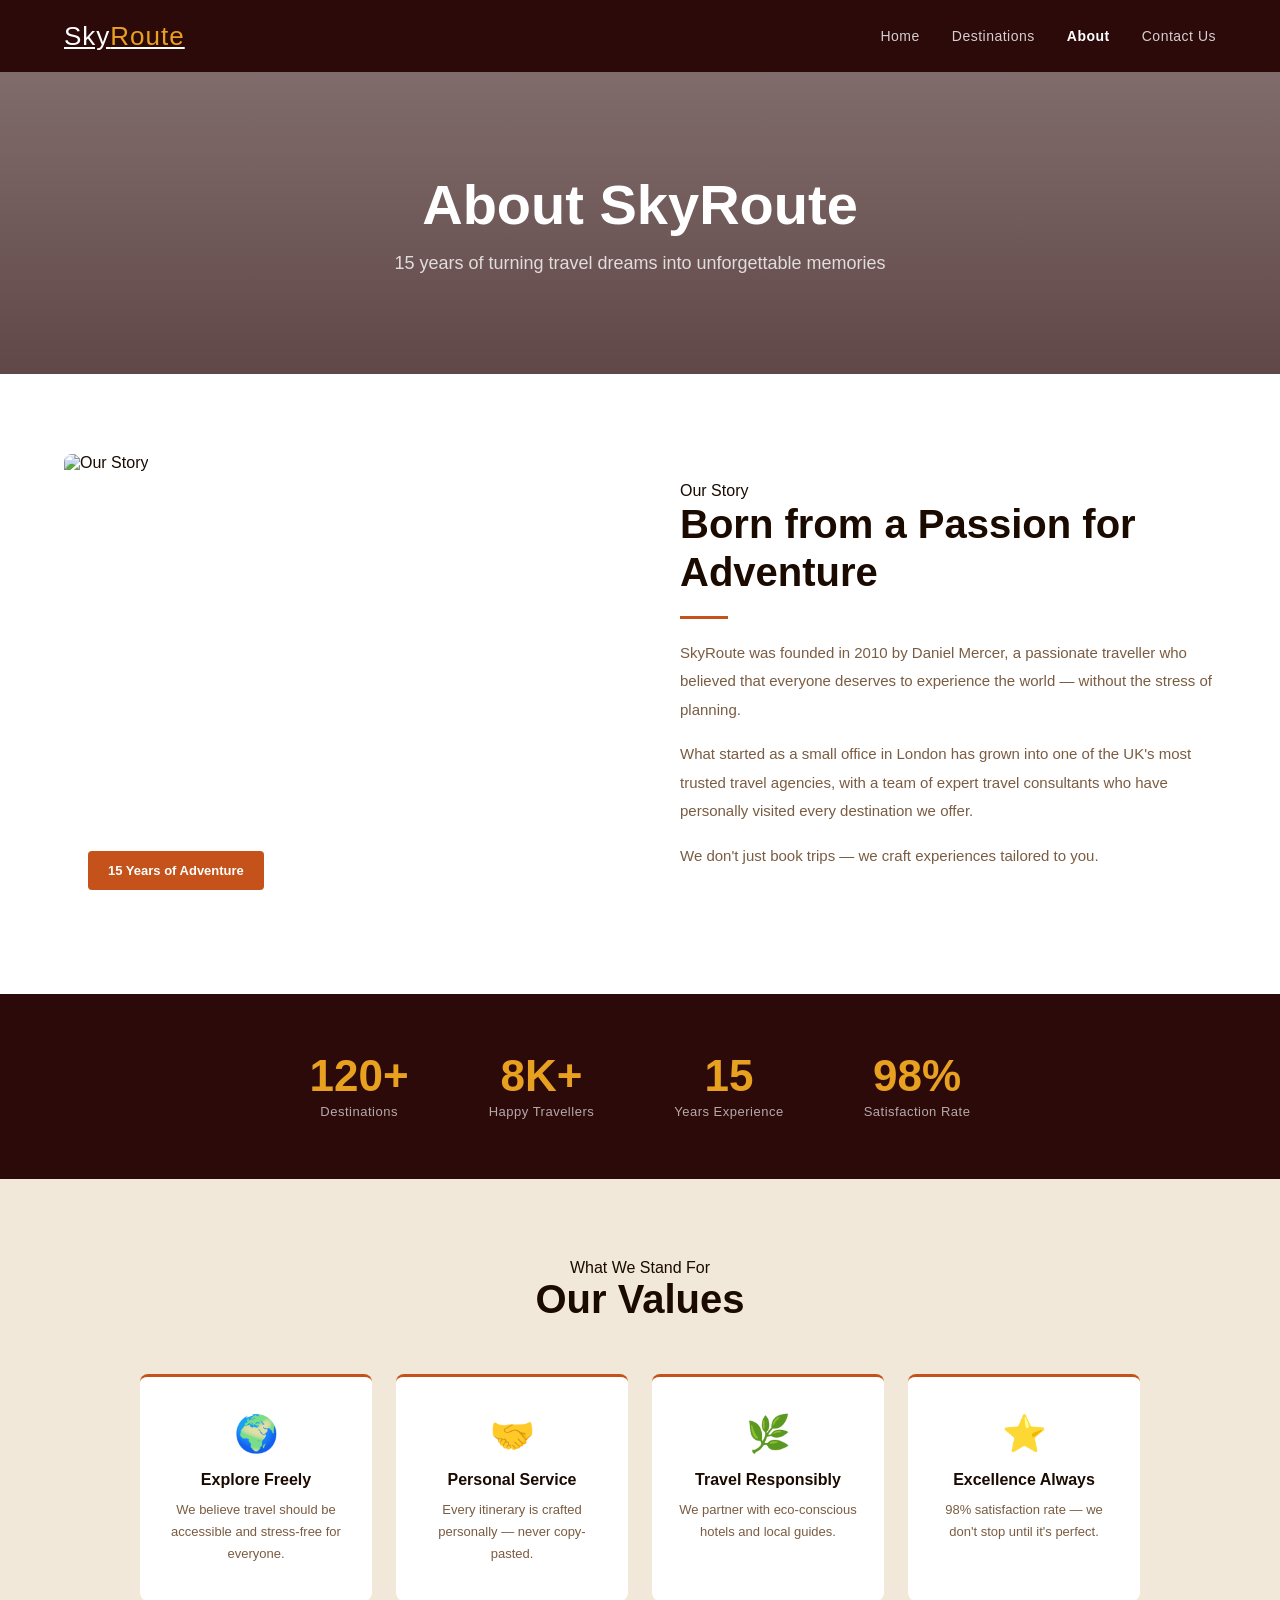
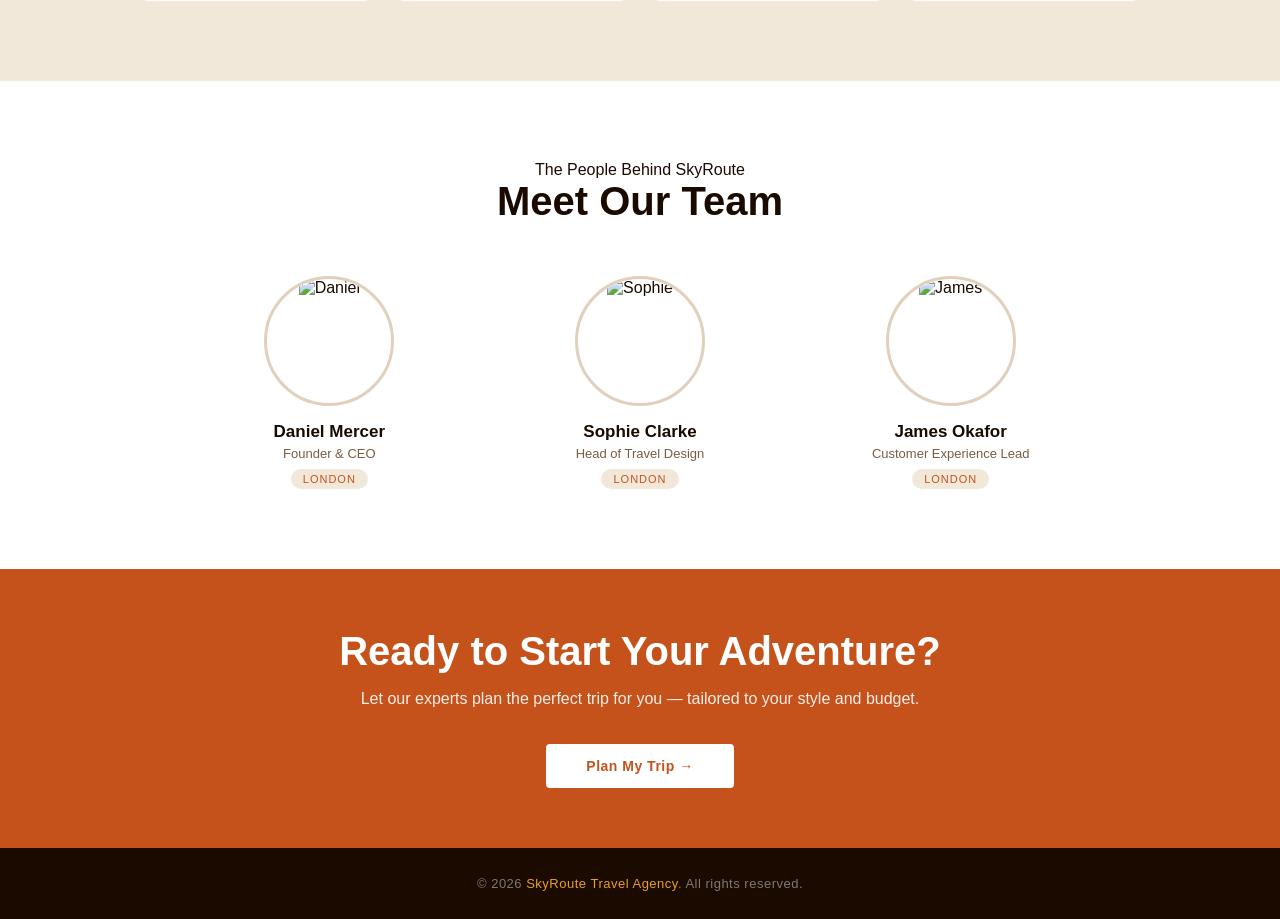
==== about.html @ 47bc7d46 "Add files via upload" ====
<!DOCTYPE html>
<html lang="en">
<head>
  <meta charset="UTF-8" />
  <meta name="viewport" content="width=device-width, initial-scale=1.0"/>
  <title>SkyRoute – About</title>
  <link rel="stylesheet" href="styles.css">
</head>
<body>


  <nav>
    <a href="index.html" class="nav-logo">Sky<span>Route</span></a>
    <ul class="nav-links">
      <li><a href="index.html">Home</a></li>
      <li><a href="destinations.html">Destinations</a></li>
      <li><a href="about.html" class="active">About</a></li>
      <li><a href="contact.html" class="nav-cta">Contact Us</a></li>
    </ul>
  </nav>

  <!-- PAGE HERO -->
  <div class="page-hero">
    <h1>About SkyRoute</h1>
    <p>15 years of turning travel dreams into unforgettable memories</p>
  </div>

  <!-- STORY -->
  <section class="story">
    <div class="story-img">
      <img src="https://images.unsplash.com/photo-1522199755839-a2bacb67c546?w=800&auto=format&fit=crop&q=80" alt="Our Story"/>
    </div>
    <div class="story-text">
      <span class="section-tag">Our Story</span>
      <h2>Born from a Passion for Adventure</h2>
      <div class="story-divider"></div>
      <p>SkyRoute was founded in 2010 by Daniel Mercer, a passionate traveller who believed that everyone deserves to experience the world — without the stress of planning.</p>
      <p>What started as a small office in London has grown into one of the UK's most trusted travel agencies, with a team of expert travel consultants who have personally visited every destination we offer.</p>
      <p>We don't just book trips — we craft experiences tailored to you.</p>
    </div>
  </section>

  <!-- STATS -->
  <div class="stats-bar">
    <div class="stat"><div class="num">120+</div><div class="lbl">Destinations</div></div>
    <div class="stat"><div class="num">8K+</div><div class="lbl">Happy Travellers</div></div>
    <div class="stat"><div class="num">15</div><div class="lbl">Years Experience</div></div>
    <div class="stat"><div class="num">98%</div><div class="lbl">Satisfaction Rate</div></div>
  </div>

  <!-- VALUES -->
  <section class="values">
    <span class="section-tag" style="text-align:center">What We Stand For</span>
    <h2>Our Values</h2>
    <div class="values-grid">
      <div class="value-card"><span class="value-icon">🌍</span><h4>Explore Freely</h4><p>We believe travel should be accessible and stress-free for everyone.</p></div>
      <div class="value-card"><span class="value-icon">🤝</span><h4>Personal Service</h4><p>Every itinerary is crafted personally — never copy-pasted.</p></div>
      <div class="value-card"><span class="value-icon">🌿</span><h4>Travel Responsibly</h4><p>We partner with eco-conscious hotels and local guides.</p></div>
      <div class="value-card"><span class="value-icon">⭐</span><h4>Excellence Always</h4><p>98% satisfaction rate — we don't stop until it's perfect.</p></div>
    </div>
  </section>

  <!-- TEAM -->
  <section class="team">
    <span class="section-tag" style="text-align:center">The People Behind SkyRoute</span>
    <h2>Meet Our Team</h2>
    <div class="team-grid">
      <div class="team-card">
        <div class="team-photo"><img src="https://images.unsplash.com/photo-1500648767791-00dcc994a43e?w=200&auto=format&fit=crop&q=80" alt="Daniel"/></div>
        <h4>Daniel Mercer</h4>
        <p>Founder & CEO</p>
        <span class="role-tag">London</span>
      </div>
      <div class="team-card">
        <div class="team-photo"><img src="https://images.unsplash.com/photo-1494790108377-be9c29b29330?w=200&auto=format&fit=crop&q=80" alt="Sophie"/></div>
        <h4>Sophie Clarke</h4>
        <p>Head of Travel Design</p>
        <span class="role-tag">London</span>
      </div>
      <div class="team-card">
        <div class="team-photo"><img src="https://images.unsplash.com/photo-1507003211169-0a1dd7228f2d?w=200&auto=format&fit=crop&q=80" alt="James"/></div>
        <h4>James Okafor</h4>
        <p>Customer Experience Lead</p>
        <span class="role-tag">London</span>
      </div>
    </div>
  </section>

  <!-- CTA BANNER -->
  <div class="cta-banner">
    <h2>Ready to Start Your Adventure?</h2>
    <p>Let our experts plan the perfect trip for you — tailored to your style and budget.</p>
    <a href="contact.html" class="cta-btn">Plan My Trip →</a>
  </div>

  <footer>© 2026 <span>SkyRoute Travel Agency</span>. All rights reserved.</footer>
</body>
</html>
---- styles.css ----
/* SKYROUTE — styles.css */

/* RESET & BASE */
*, *::before, *::after {
    box-sizing: border-box;
    margin: 0;
    padding: 0;
}

html {
    scroll-behavior: smooth;
}

body {
    font-family: Arial, Helvetica, sans-serif;
    background: #FFFFFF;
    color: #1A0A00;
}

/* NAVBAR */
nav {
    display: flex;
    justify-content: space-between;
    align-items: center;
    padding: 0 64px;
    height: 72px;
    background: #2C0A0A;
    position: sticky;
    top: 0;
    z-index: 100;
}

.nav-logo {
    font-size: 26px;
    color: white;
    letter-spacing: 1px;
}

.nav-logo span {
    color: #E8A020;
}

nav ul {
    display: flex;
    gap: 32px;
    list-style: none;
}

nav ul li a {
    text-decoration: none;
    color: rgba(255,255,255,.8);
    font-size: 14px;
    font-weight: 400;
    letter-spacing: .5px;
}

nav ul li a.active {
    color: white;
    font-weight: 600;
}

nav ul li a.cta {
    background: #C4521A;
    color: white;
    padding: 10px 24px;
    border-radius: 4px;
    font-weight: 500;
}

/* HERO */
.hero {
    height: 92vh;
    min-height: 560px;
    background: linear-gradient(rgba(44,10,10,.55), rgba(44,10,10,.75)),
        url('https://images.unsplash.com/photo-1507525428034-b723cf961d3e?w=1600&auto=format&fit=crop&q=80') center/cover no-repeat;
    display: flex;
    align-items: center;
    justify-content: center;
    text-align: center;
}

.hero-content {
    max-width: 780px;
    padding: 0 24px;
    display: flex;
    flex-direction: column;
    align-items: center;
    gap: 20px;
}

.hero-badge {
    display: inline-block;
    border: 1px solid rgba(255,255,255,.4);
    color: rgba(255,255,255,.9);
    font-size: 11px;
    letter-spacing: 3px;
    text-transform: uppercase;
    padding: 6px 20px;
    border-radius: 20px;
}

.hero-content h1 {
    font-size: clamp(40px, 6vw, 76px);
    color: white;
    line-height: 1.1;
}

.hero-content h1 em {
    font-style: italic;
    color: #E8A020;
}

.hero-content p {
    font-size: 17px;
    color: rgba(255,255,255,.85);
    line-height: 1.7;
    font-weight: 300;
    max-width: 560px;
}

.hero-btns {
    display: flex;
    gap: 16px;
    flex-wrap: wrap;
    justify-content: center;
}

.btn-orange {
    background: #C4521A;
    color: white;
    padding: 14px 36px;
    text-decoration: none;
    font-size: 14px;
    font-weight: 600;
    border-radius: 4px;
    letter-spacing: .5px;
}

.btn-outline {
    border: 1.5px solid rgba(255,255,255,.6);
    color: white;
    padding: 14px 36px;
    text-decoration: none;
    font-size: 14px;
    font-weight: 400;
    border-radius: 4px;
}

/* STATS */
.stats {
    background: #2C0A0A;
    padding: 40px 64px;
    display: flex;
    justify-content: center;
    gap: 80px;
    flex-wrap: wrap;
}

.stat {
    text-align: center;
}

.stat .num {
    font-size: 40px;
    font-weight: 700;
    color: #E8A020;
    line-height: 1;
}

.stat .label {
    font-size: 13px;
    color: rgba(255,255,255,.65);
    margin-top: 6px;
    letter-spacing: .5px;
}

/* DESTINATIONS */
.destinations {
    padding: 80px 64px;
    background: #FFFFFF;
}

.destinations > div:first-child {
    display: flex;
    justify-content: space-between;
    align-items: flex-end;
    margin-bottom: 48px;
}

.destinations > div:first-child span {
    display: block;
    font-size: 11px;
    letter-spacing: 3px;
    text-transform: uppercase;
    color: #C4521A;
    font-weight: 500;
    margin-bottom: 10px;
}

.destinations > div:first-child h2 {
    font-size: 40px;
    color: #1A0A00;
    line-height: 1.2;
}

.destinations > div:first-child a {
    color: #C4521A;
    text-decoration: none;
    font-size: 14px;
    font-weight: 500;
    border-bottom: 1px solid #C4521A;
    padding-bottom: 2px;
    white-space: nowrap;
}

.dest-cards {
    display: grid;
    grid-template-columns: repeat(3, 1fr);
    gap: 24px;
}

.dest-card {
    border-radius: 8px;
    overflow: hidden;
    border: 1px solid #E0D0BC;
}

.dest-card img {
    width: 100%;
    height: 220px;
    object-fit: cover;
    display: block;
}

.dest-card h3 {
    font-size: 20px;
    color: #1A0A00;
    padding: 16px 20px 8px;
}

.dest-card .explanation {
    font-size: 13px;
    color: #7A5C42;
    line-height: 1.6;
    padding: 0 20px;
}

.dest-card .price {
    font-size: 18px;
    font-weight: 600;
    color: #C4521A;
    padding: 12px 20px 4px;
}

.dest-card .time {
    font-size: 13px;
    color: #7A5C42;
    padding: 0 20px 16px;
}

/* WHY US */
.why-us {
    padding: 80px 64px;
    background: #F2E8D9;
    text-align: center;
}

.why-us .section-tag {
    display: block;
    font-size: 11px;
    letter-spacing: 3px;
    text-transform: uppercase;
    color: #C4521A;
    font-weight: 500;
    margin-bottom: 12px;
}

.why-us h2 {
    font-size: 40px;
    color: #1A0A00;
    margin-bottom: 52px;
}

.why-cards {
    display: grid;
    grid-template-columns: repeat(4, 1fr);
    gap: 24px;
    max-width: 1000px;
    margin: 0 auto;
}

.why-item {
    background: #FFFFFF;
    padding: 36px 24px;
    border-radius: 8px;
    border-top: 3px solid #C4521A;
}

.why-item .icon {
    font-size: 32px;
    margin-bottom: 16px;
    display: block;
}

.why-item h4 {
    font-size: 16px;
    font-weight: 600;
    color: #1A0A00;
    margin-bottom: 10px;
}

.why-item p {
    font-size: 13px;
    color: #7A5C42;
    line-height: 1.7;
}

/* RATINGS */
.ratings {
    padding: 80px 64px;
    background: #2C0A0A;
    text-align: center;
}

.ratings > span {
    display: block;
    font-size: 11px;
    letter-spacing: 3px;
    text-transform: uppercase;
    color: #E8A020;
    font-weight: 500;
    margin-bottom: 12px;
}

.ratings h2 {
    font-size: 40px;
    color: white;
    margin-bottom: 52px;
}

.rating-cards {
    display: grid;
    grid-template-columns: repeat(3, 1fr);
    gap: 24px;
    max-width: 1000px;
    margin: 0 auto;
}

.rating-card {
    background: rgba(255,255,255,.06);
    border: 1px solid rgba(255,255,255,.12);
    border-radius: 8px;
    padding: 32px 28px;
    text-align: left;
}

.rating-card .icons {
    display: block;
    font-size: 14px;
    margin-bottom: 16px;
    color: #E8A020;
}

.rating-card .rating-exp {
    font-size: 15px;
    color: rgba(255,255,255,.85);
    line-height: 1.7;
    font-style: italic;
    font-weight: 300;
    margin-bottom: 20px;
}

.rating-card .name {
    font-size: 13px;
    color: #E8A020;
    letter-spacing: .5px;
}

/* FOOTER */
footer {
    background: #1A0A00;
    color: rgba(255,255,255,.45);
    text-align: center;
    padding: 28px;
    font-size: 13px;
    letter-spacing: .5px;
}

footer span {
    color: #E8A020;
}

/* ABOUT PAGE */

/* PAGE HERO */
.page-hero {
    background: linear-gradient(rgba(44,10,10,.6), rgba(44,10,10,.75)),
        url('https://images.unsplash.com/photo-1436491865332-7a61a109cc05?w=1600&auto=format&fit=crop&q=80') center/cover;
    padding: 100px 64px;
    text-align: center;
}

.page-hero h1 {
    font-size: 56px;
    color: white;
    margin-bottom: 16px;
}

.page-hero p {
    font-size: 18px;
    color: rgba(255,255,255,.8);
    font-weight: 300;
}

/* STORY */
.story {
    padding: 80px 64px;
    display: grid;
    grid-template-columns: 1fr 1fr;
    gap: 80px;
    align-items: center;
    background: #FFFFFF;
}

.story-img {
    height: 460px;
    border-radius: 8px;
    overflow: hidden;
    position: relative;
}

.story-img img {
    width: 100%;
    height: 100%;
    object-fit: cover;
}

.story-img::after {
    content: '15 Years of Adventure';
    position: absolute;
    bottom: 24px;
    left: 24px;
    background: #C4521A;
    color: white;
    padding: 12px 20px;
    font-size: 13px;
    font-weight: 600;
    border-radius: 4px;
}

.story-text h2 {
    font-size: 40px;
    color: #1A0A00;
    margin-bottom: 16px;
    line-height: 1.2;
}

.story-divider {
    width: 48px;
    height: 3px;
    background: #C4521A;
    margin: 20px 0;
}

.story-text p {
    font-size: 15px;
    color: #7A5C42;
    line-height: 1.9;
    font-weight: 300;
    margin-bottom: 16px;
}

/* STATS BAR */
.stats-bar {
    background: #2C0A0A;
    padding: 60px 64px;
    display: flex;
    justify-content: center;
    gap: 80px;
    flex-wrap: wrap;
}

.stats-bar .stat { text-align: center; }
.stats-bar .num {
    font-size: 44px;
    font-weight: 700;
    color: #E8A020;
    line-height: 1;
}
.stats-bar .lbl {
    font-size: 13px;
    color: rgba(255,255,255,.65);
    margin-top: 6px;
    letter-spacing: .5px;
}

/* VALUES */
.values {
    padding: 80px 64px;
    background: #F2E8D9;
    text-align: center;
}

.values h2 {
    font-size: 40px;
    color: #1A0A00;
    margin-bottom: 52px;
}

.values-grid {
    display: grid;
    grid-template-columns: repeat(4, 1fr);
    gap: 24px;
    max-width: 1000px;
    margin: 0 auto;
}

.value-card {
    background: #FFFFFF;
    padding: 36px 24px;
    border-radius: 8px;
    border-top: 3px solid #C4521A;
}

.value-icon {
    font-size: 36px;
    margin-bottom: 16px;
    display: block;
}

.value-card h4 {
    font-size: 16px;
    font-weight: 600;
    margin-bottom: 10px;
    color: #1A0A00;
}

.value-card p {
    font-size: 13px;
    color: #7A5C42;
    line-height: 1.7;
}

/* TEAM */
.team {
    padding: 80px 64px;
    background: #FFFFFF;
    text-align: center;
}

.team h2 {
    font-size: 40px;
    color: #1A0A00;
    margin-bottom: 52px;
}

.team-grid {
    display: grid;
    grid-template-columns: repeat(3, 1fr);
    gap: 32px;
    max-width: 900px;
    margin: 0 auto;
}

.team-card { text-align: center; }

.team-photo {
    width: 130px;
    height: 130px;
    border-radius: 50%;
    overflow: hidden;
    margin: 0 auto 16px;
    border: 3px solid #E0D0BC;
}

.team-photo img {
    width: 100%;
    height: 100%;
    object-fit: cover;
}

.team-card h4 {
    font-size: 17px;
    font-weight: 600;
    margin-bottom: 4px;
    color: #1A0A00;
}

.team-card p {
    font-size: 13px;
    color: #7A5C42;
}

.role-tag {
    display: inline-block;
    margin-top: 8px;
    background: #F2E8D9;
    color: #C4521A;
    font-size: 11px;
    font-weight: 500;
    letter-spacing: 1px;
    text-transform: uppercase;
    padding: 4px 12px;
    border-radius: 12px;
}

/* CTA BANNER */
.cta-banner {
    background: #C4521A;
    padding: 60px 64px;
    text-align: center;
    color: white;
}

.cta-banner h2 {
    font-size: 40px;
    margin-bottom: 16px;
    color: white;
}

.cta-banner p {
    font-size: 16px;
    opacity: .9;
    margin-bottom: 36px;
    font-weight: 300;
}

.cta-btn {
    display: inline-block;
    background: white;
    color: #C4521A;
    padding: 14px 40px;
    border-radius: 4px;
    text-decoration: none;
    font-size: 14px;
    font-weight: 600;
    letter-spacing: .5px;
}

/* CONTACT PAGE */

/* MAIN CONTACT LAYOUT */
.contact-main {
    padding: 80px 64px;
    display: grid;
    grid-template-columns: 1fr 1.2fr;
    gap: 80px;
    background: #FFFFFF;
}

/* INFO SIDE */
.contact-info h2 {
    font-size: 36px;
    color: #1A0A00;
    margin-bottom: 16px;
    line-height: 1.2;
}

.contact-info > p {
    font-size: 15px;
    color: #7A5C42;
    line-height: 1.8;
    font-weight: 300;
    margin-bottom: 40px;
}

.info-list {
    display: flex;
    flex-direction: column;
    gap: 24px;
    margin-bottom: 40px;
}

.info-row {
    display: flex;
    align-items: flex-start;
    gap: 16px;
}

.info-icon {
    width: 48px;
    height: 48px;
    background: #F2E8D9;
    border-radius: 8px;
    display: flex;
    align-items: center;
    justify-content: center;
    font-size: 20px;
    flex-shrink: 0;
}

.info-row h4 {
    font-size: 14px;
    font-weight: 600;
    margin-bottom: 4px;
    color: #1A0A00;
}

.info-row p {
    font-size: 14px;
    color: #7A5C42;
    font-weight: 300;
}

/* SOCIAL BUTTONS */
.social-row {
    display: flex;
    gap: 12px;
    margin-bottom: 40px;
}

.social-btn {
    background: #2C0A0A;
    color: white;
    padding: 10px 20px;
    border-radius: 4px;
    text-decoration: none;
    font-size: 13px;
    font-weight: 500;
}

/* MAP BOX */
.map-box {
    height: 200px;
    border-radius: 8px;
    background: linear-gradient(135deg, #F2E8D9, #E0D0BC);
    display: flex;
    flex-direction: column;
    align-items: center;
    justify-content: center;
    font-size: 48px;
    color: #C4521A;
    border: 1px solid #E0D0BC;
    gap: 12px;
}

.map-box p {
    font-size: 12px;
    color: #7A5C42;
    letter-spacing: 1px;
    font-size: 13px;
}

/* FORM SIDE */
.contact-form {
    background: #F2E8D9;
    padding: 48px;
    border-radius: 8px;
}

.contact-form h3 {
    font-size: 28px;
    color: #1A0A00;
    margin-bottom: 8px;
}

.contact-form > p {
    font-size: 14px;
    color: #7A5C42;
    margin-bottom: 32px;
}

.form-row {
    display: grid;
    grid-template-columns: 1fr 1fr;
    gap: 16px;
}

.form-group {
    display: flex;
    flex-direction: column;
    gap: 6px;
    margin-bottom: 16px;
}

.form-group label {
    font-size: 13px;
    font-weight: 500;
    color: #1A0A00;
    letter-spacing: .3px;
}

.form-group input,
.form-group select,
.form-group textarea {
    padding: 12px 16px;
    border: 1.5px solid #E0D0BC;
    border-radius: 4px;
    font-size: 14px;
    font-family: Arial, Helvetica, sans-serif;
    color: #1A0A00;
    background: #FFFFFF;
    outline: none;
}

.form-group input:focus,
.form-group select:focus,
.form-group textarea:focus {
    border-color: #C4521A;
}

.form-group textarea {
    height: 120px;
    resize: vertical;
}

.form-group select {
    appearance: none;
    cursor: pointer;
}

.submit-btn {
    width: 100%;
    background: #C4521A;
    color: white;
    padding: 15px;
    border: none;
    border-radius: 4px;
    font-size: 15px;
    font-weight: 600;
    cursor: pointer;
    letter-spacing: .5px;
    margin-top: 8px;
}

/* WHY CONTACT */
.why-contact {
    padding: 80px 64px;
    background: #F2E8D9;
    text-align: center;
}

.why-contact h2 {
    font-size: 40px;
    color: #1A0A00;
    margin-bottom: 52px;
}

.why-grid {
    display: grid;
    grid-template-columns: repeat(3, 1fr);
    gap: 24px;
    max-width: 900px;
    margin: 0 auto;
}

.why-card {
    background: #FFFFFF;
    padding: 36px 24px;
    border-radius: 8px;
    border-top: 3px solid #C4521A;
    text-align: center;
}

.why-card .icon {
    font-size: 32px;
    margin-bottom: 16px;
    display: block;
}

.why-card h4 {
    font-size: 16px;
    font-weight: 600;
    margin-bottom: 10px;
    color: #1A0A00;
}

.why-card p {
    font-size: 13px;
    color: #7A5C42;
    line-height: 1.7;
}
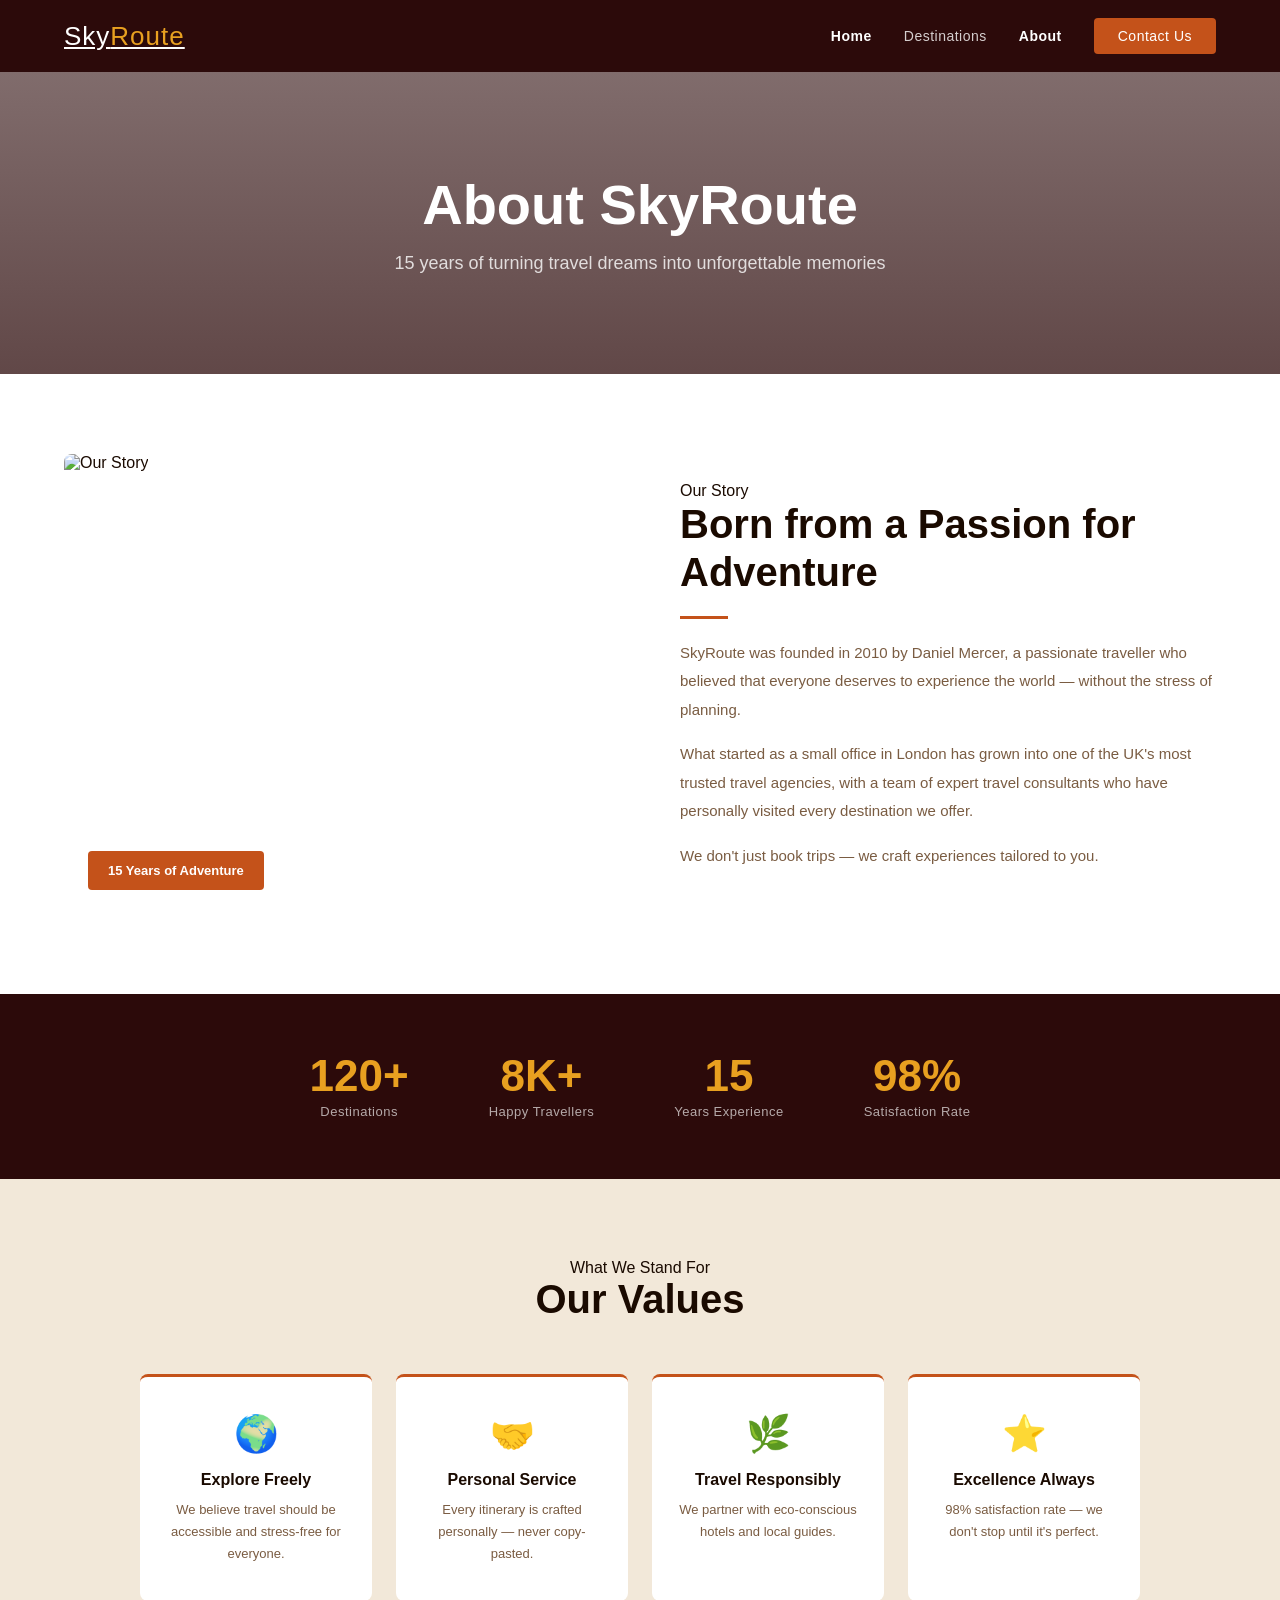
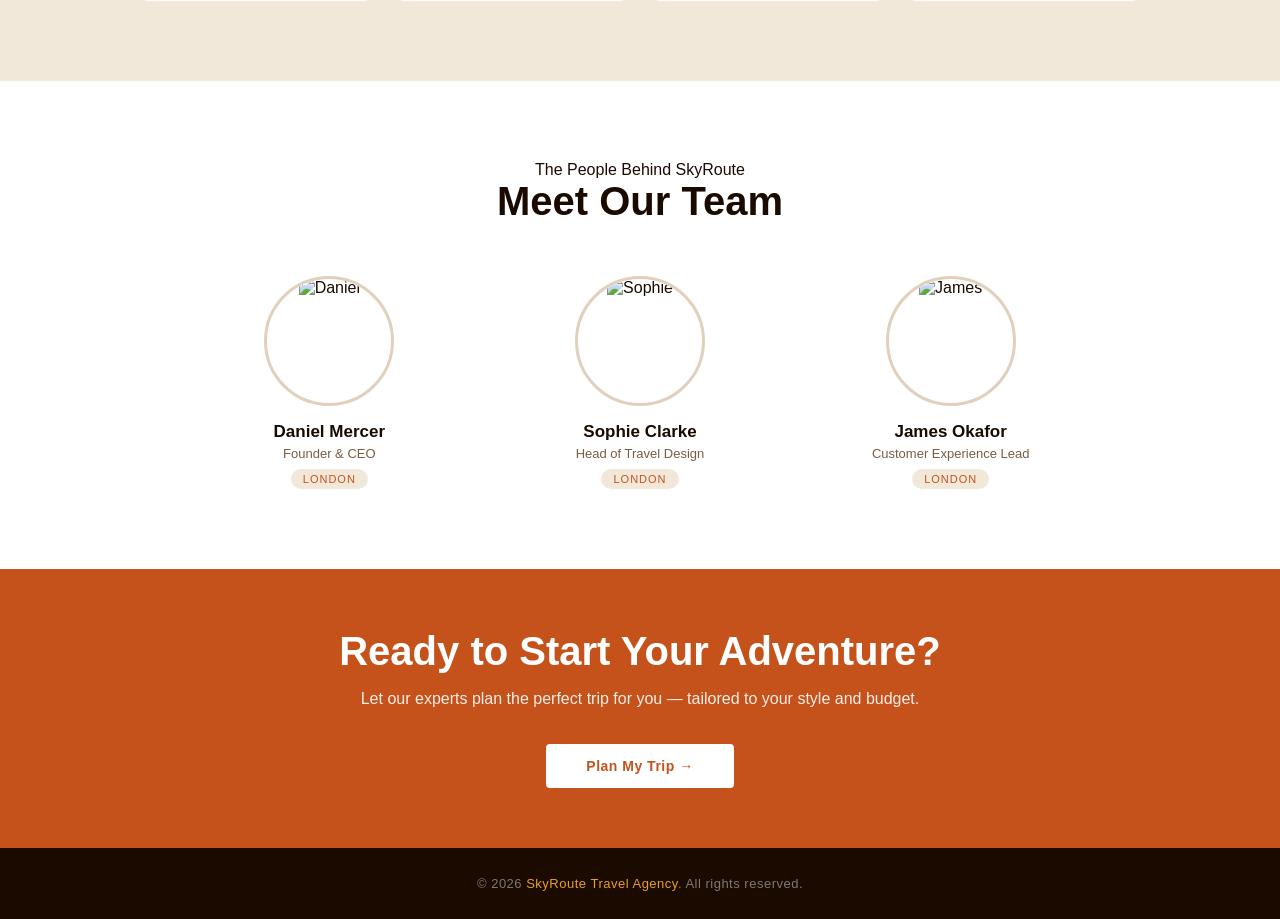
==== commit 4cb2a9df: "Update about.html" ====
--- a/about.html
+++ b/about.html
@@ -12,10 +12,10 @@
   <nav>
     <a href="index.html" class="nav-logo">Sky<span>Route</span></a>
     <ul class="nav-links">
-      <li><a href="index.html">Home</a></li>
+      <li><a href="index.html" class="active">Home</a></li>
       <li><a href="destinations.html">Destinations</a></li>
       <li><a href="about.html" class="active">About</a></li>
-      <li><a href="contact.html" class="nav-cta">Contact Us</a></li>
+      <li><a href="contact.html" class="cta">Contact Us</a></li>
     </ul>
   </nav>
 
@@ -95,4 +95,4 @@
 
   <footer>© 2026 <span>SkyRoute Travel Agency</span>. All rights reserved.</footer>
 </body>
-</html>+</html>
--- a/styles.css
+++ b/styles.css
@@ -15,6 +15,9 @@
     font-family: Arial, Helvetica, sans-serif;
     background: #FFFFFF;
     color: #1A0A00;
+}
+html, body {
+    overflow-x: hidden;
 }
 
 /* NAVBAR */
@@ -869,4 +872,37 @@
     font-size: 13px;
     color: #7A5C42;
     line-height: 1.7;
-}+}
+
+/* RESPONSIVE — MOBILE  */
+
+@media (max-width: 768px) {
+    nav {
+        flex-direction: row; 
+        padding: 12px 16px;
+        height: auto;
+        flex-wrap: wrap;
+        gap: 10px;
+        row-gap: 8px;
+    }
+
+    .nav-logo {
+        font-size: 18px;
+    }
+
+    nav ul {
+        gap: 12px;
+        flex-wrap: wrap;
+        justify-content: center;
+    }
+
+    nav ul li a {
+        font-size: 12px;
+    }
+
+    nav ul li a.cta {
+        padding: 6px 14px;
+        font-size: 12px;
+    }
+}
+
